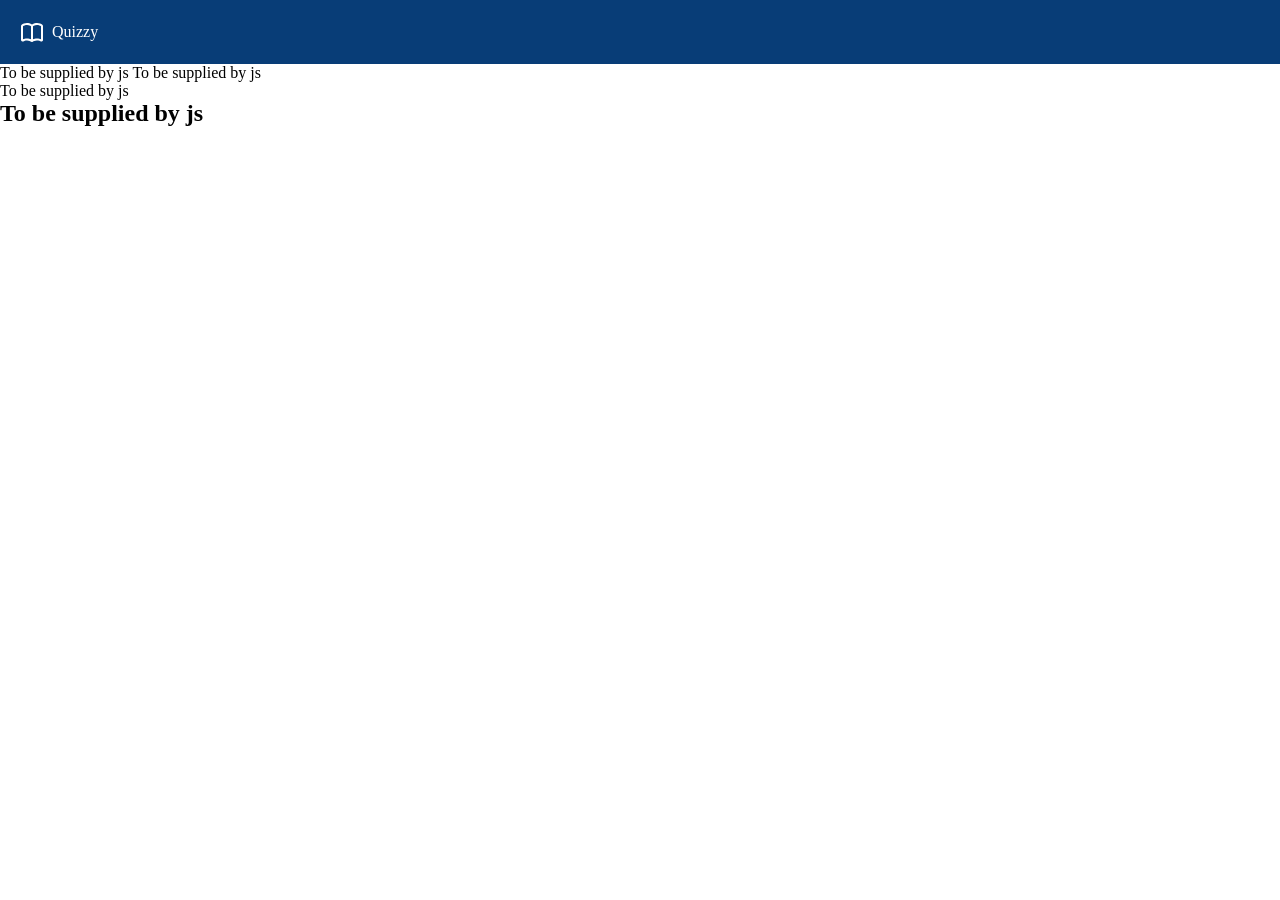
==== quiz.html @ 3a55bc59 "added quiz html for answering" ====
<!doctype html>
<html lang="en">
  <head>
    <meta charset="UTF-8" />
    <meta name="viewport" content="width=device-width, initial-scale=1.0" />
    <title>Document</title>
    <link rel="stylesheet" href="style.css" />
  </head>
  <body>
    <nav>
      <div class="title">
        <span class="icon">
          <svg
            viewBox="0 0 24 24"
            fill="none"
            xmlns="http://www.w3.org/2000/svg"
          >
            <path
              fill-rule="evenodd"
              clip-rule="evenodd"
              d="M3 6.1519V19.3095C3.99197 18.8639 5.40415 18.4 7 18.4C8.58915 18.4 9.9999 18.8602 11 19.3094V6.1519C10.7827 6.02653 10.4894 5.8706 10.1366 5.71427C9.31147 5.34869 8.20352 5 7 5C5.26385 5 3.74016 5.72499 3 6.1519ZM13 6.1519V19.3578C13.9977 18.9353 15.41 18.5 17 18.5C18.596 18.5 20.0095 18.9383 21 19.3578V6.1519C20.2598 5.72499 18.7362 5 17 5C15.7965 5 14.6885 5.34869 13.8634 5.71427C13.5106 5.8706 13.2173 6.02653 13 6.1519ZM12 4.41985C11.7302 4.26422 11.3734 4.07477 10.9468 3.88572C9.96631 3.45131 8.57426 3 7 3C4.69187 3 2.76233 3.97065 1.92377 4.46427C1.30779 4.82687 1 5.47706 1 6.11223V20.0239C1 20.6482 1.36945 21.1206 1.79531 21.3588C2.21653 21.5943 2.78587 21.6568 3.30241 21.3855C4.12462 20.9535 5.48348 20.4 7 20.4C8.90549 20.4 10.5523 21.273 11.1848 21.6619C11.6757 21.9637 12.2968 21.9725 12.7959 21.6853C13.4311 21.32 15.0831 20.5 17 20.5C18.5413 20.5 19.9168 21.0305 20.7371 21.4366C21.6885 21.9075 23 21.2807 23 20.0593V6.11223C23 5.47706 22.6922 4.82687 22.0762 4.46427C21.2377 3.97065 19.3081 3 17 3C15.4257 3 14.0337 3.45131 13.0532 3.88572C12.6266 4.07477 12.2698 4.26422 12 4.41985Z"
              fill="currentColor"
            />
          </svg>
        </span>
        <span class="">Quizzy</span>
      </div>
    </nav>
    <div class="progress-container">
      <div>
        <span class="quiz-number"> To be supplied by js</span>
        <span class="progress-percentage">To be supplied by js</span>
      </div>
      <div class="progress-bar">To be supplied by js</div>
    </div>
    <h2 class="question">To be supplied by js</h2>
    <div class="choices">
        <div class="choice-1"></div>
        <div class="choice-2"></div>
        <div class="choice-3"></div>
        <div class="choice-4"></div>
    </div>
  </body>
</html>
---- style.css ----
* {
  margin: 0;
  padding: 0;
  box-sizing: border-box;
}

nav div {
  background: #083d77;
  color: white;
  padding: 20px;
  display: flex;
  align-items: center;
  gap: 8px;
}
nav .icon {
  display: inline-flex;
}
nav .icon svg {
  width: 24px;
  height: 24px;
}

main {
  display: flex;
  flex-direction: column;
  background: #ebebd3;
}
main .hero {
  margin-bottom: 16px;
}
main .header-1 {
  color: #083d77;
  font-family: "Space Grotesk";
  padding: 20px;
  margin-bottom: -40px;
}
main .header-2 {
  color: #ee964b;
  font-family: "Space Grotesk";
  padding: 20px;
}
main p {
  color: #5a6e8a;
  font-family: "Inter";
  padding: 0 20px;
  margin-bottom: 20px;
}
main .buttons {
  display: flex;
  flex-direction: column;
  gap: 12px;
  width: -moz-fit-content;
  width: fit-content;
  margin: 0 auto;
}
main .take-quiz {
  background: #083d77;
  color: white;
  border-radius: 12px;
  padding: 14px 24px;
  display: inline-flex;
  align-items: center;
  justify-content: center;
  gap: 6px;
  border: none;
  cursor: pointer;
}
main .take-quiz svg {
  width: 18px;
  height: 18px;
}
main .quiz-list {
  color: #083d77;
  font-weight: 600;
  display: flex;
  flex-direction: column;
  gap: 16px;
}
main .quiz-card {
  background: #ffffff;
  border-radius: 12px;
  padding: 20px;
  display: flex;
  flex-direction: column;
  gap: 8px;
  cursor: pointer;
  transition: transform 0.15s ease;
}
main .quiz-card:hover {
  transform: translateY(-2px);
}
main .quiz-card .pill {
  align-self: flex-start;
  font-family: "DM Mono", monospace;
  font-size: 0.75rem;
  font-weight: 500;
  padding: 4px 12px;
  border-radius: 999px;
  text-transform: uppercase;
  letter-spacing: 0.5px;
}
main .quiz-card .pill.easy {
  background: #f4d35e;
  color: #083d77;
}
main .quiz-card .pill.medium {
  background: #ee964b;
  color: #083d77;
}
main .quiz-card .pill.hard {
  background: #f95738;
  color: #ffffff;
}
main .quiz-card .quiz-title {
  color: #083d77;
  font-family: "Space Grotesk";
  font-size: 1.125rem;
  margin: 0;
}
main .quiz-card .quiz-meta {
  color: #5a6e8a;
  font-family: "Inter";
  font-size: 0.875rem;
  margin: 0;
  padding: 0;
}
main .dashboard {
  background: #ebebd3;
  padding: 20px;
}
main .dashboard .title {
  font-family: "Space Grotesk";
}
main .create-quiz {
  background: #f4d35e;
  color: #083d77;
  border-radius: 12px;
  padding: 14px 24px;
  display: inline-flex;
  align-items: center;
  justify-content: center;
  gap: 6px;
  border: none;
  cursor: pointer;
}
main .create-quiz svg {
  width: 18px;
  height: 18px;
}/*# sourceMappingURL=style.css.map */
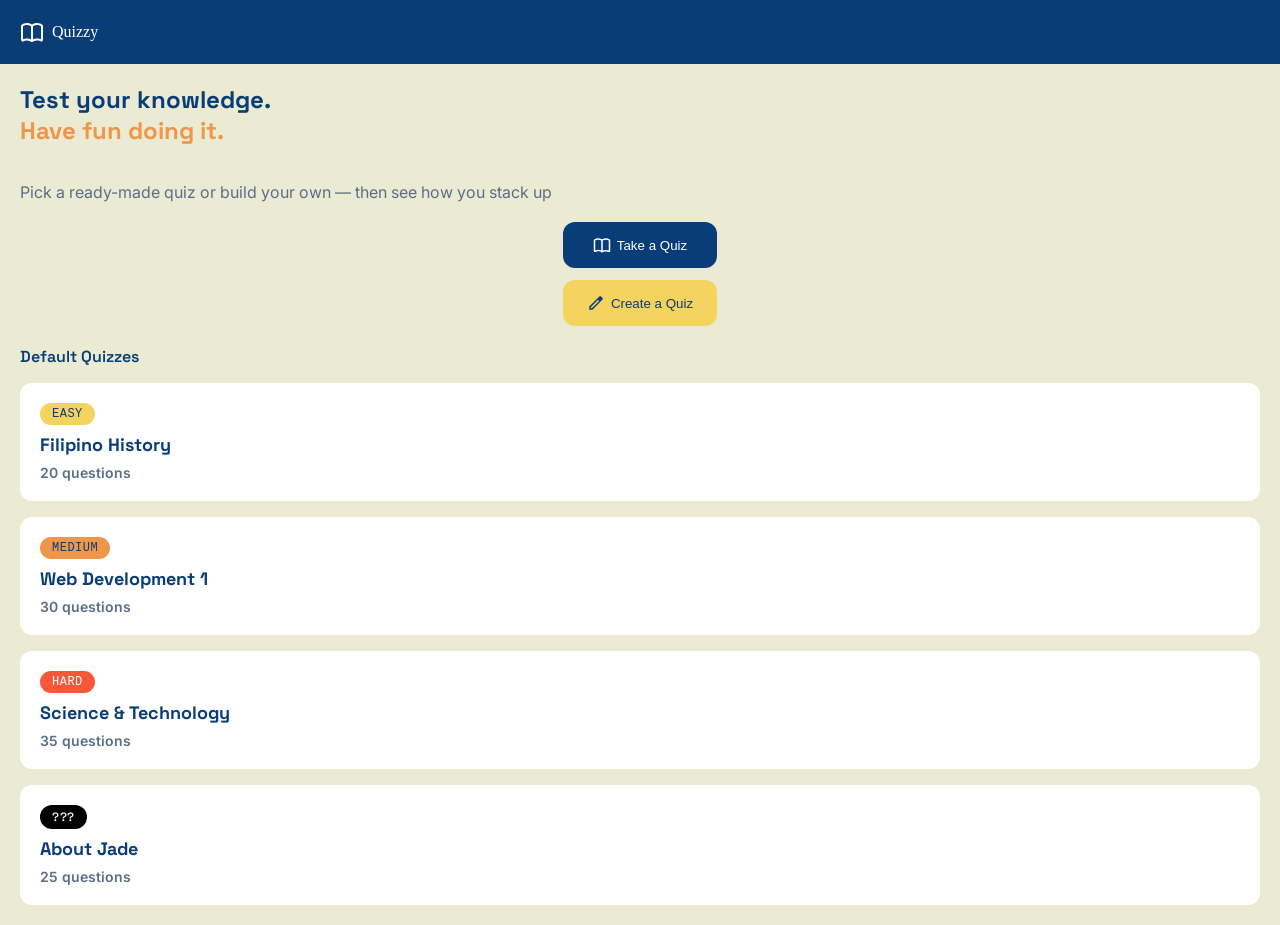
==== commit 7e3c4404: "added quiz cards functionality" ====
--- a/quiz.html
+++ b/quiz.html
@@ -3,8 +3,14 @@
   <head>
     <meta charset="UTF-8" />
     <meta name="viewport" content="width=device-width, initial-scale=1.0" />
-    <title>Document</title>
+    <title>Quizzy | Quiz</title>
     <link rel="stylesheet" href="style.css" />
+    <link rel="preconnect" href="https://fonts.googleapis.com" />
+    <link rel="preconnect" href="https://fonts.gstatic.com" crossorigin />
+    <link
+      href="https://fonts.googleapis.com/css2?family=DM+Mono:ital,wght@0,300;0,400;0,500;1,300;1,400;1,500&family=DM+Sans:ital,opsz,wght@0,9..40,100..1000;1,9..40,100..1000&family=Inter:ital,opsz,wght@0,14..32,100..900;1,14..32,100..900&family=Libre+Baskerville:ital,wght@0,400..700;1,400..700&family=Space+Grotesk:wght@300..700&display=swap"
+      rel="stylesheet"
+    />
   </head>
   <body>
     <nav>
@@ -35,10 +41,11 @@
     </div>
     <h2 class="question">To be supplied by js</h2>
     <div class="choices">
-        <div class="choice-1"></div>
-        <div class="choice-2"></div>
-        <div class="choice-3"></div>
-        <div class="choice-4"></div>
+        <button class="choice"></button>
+        <button class="choice"></button>
+        <button class="choice"></button>
+        <button class="choice"></button>
     </div>
+    <script src="./js/quiz.js"></script>
   </body>
 </html>
--- a/style.css
+++ b/style.css
@@ -111,6 +111,11 @@
   background: #f95738;
   color: #ffffff;
 }
+main .quiz-card .pill.unknown {
+  background: #000000;
+  color: #ffffff;
+  font-family: "Space Grotesk";
+}
 main .quiz-card .quiz-title {
   color: #083d77;
   font-family: "Space Grotesk";
@@ -146,4 +151,87 @@
 main .create-quiz svg {
   width: 18px;
   height: 18px;
+}
+
+.progress-container {
+  padding: 20px;
+  background: #ebebd3;
+}
+.progress-container > div:first-child {
+  display: flex;
+  justify-content: space-between;
+  margin-bottom: 8px;
+}
+
+.quiz-number {
+  font-family: "Space Grotesk";
+  font-weight: 600;
+  color: #083d77;
+  font-size: 0.875rem;
+}
+
+.progress-percentage {
+  font-family: "DM Mono", monospace;
+  color: #5a6e8a;
+  font-size: 0.875rem;
+}
+
+.progress-bar {
+  height: 6px;
+  background: #ee964b;
+  border-radius: 3px;
+  width: 0%;
+  transition: width 0.3s ease;
+}
+
+.question {
+  font-family: "Space Grotesk";
+  color: #083d77;
+  font-size: 1.25rem;
+  padding: 20px;
+}
+
+.choices {
+  display: flex;
+  flex-direction: column;
+  gap: 12px;
+  padding: 0 20px;
+}
+
+.choice {
+  background: #ffffff;
+  border: 2px solid rgba(8, 61, 119, 0.12);
+  border-radius: 12px;
+  padding: 16px 20px;
+  font-family: "Inter";
+  font-size: 1rem;
+  color: #083d77;
+  cursor: pointer;
+  transition: all 0.15s ease;
+  text-align: left;
+}
+.choice:hover:not(:disabled) {
+  border-color: #083d77;
+}
+.choice.correct {
+  background: #2ecc71;
+  border-color: #2ecc71;
+  color: white;
+}
+.choice.wrong {
+  background: #f95738;
+  border-color: #f95738;
+  color: white;
+}
+
+.back-btn {
+  background: #083d77;
+  color: white;
+  border: none;
+  border-radius: 12px;
+  padding: 14px 24px;
+  font-family: "Space Grotesk";
+  font-size: 1rem;
+  cursor: pointer;
+  margin-top: 20px;
 }/*# sourceMappingURL=style.css.map */
